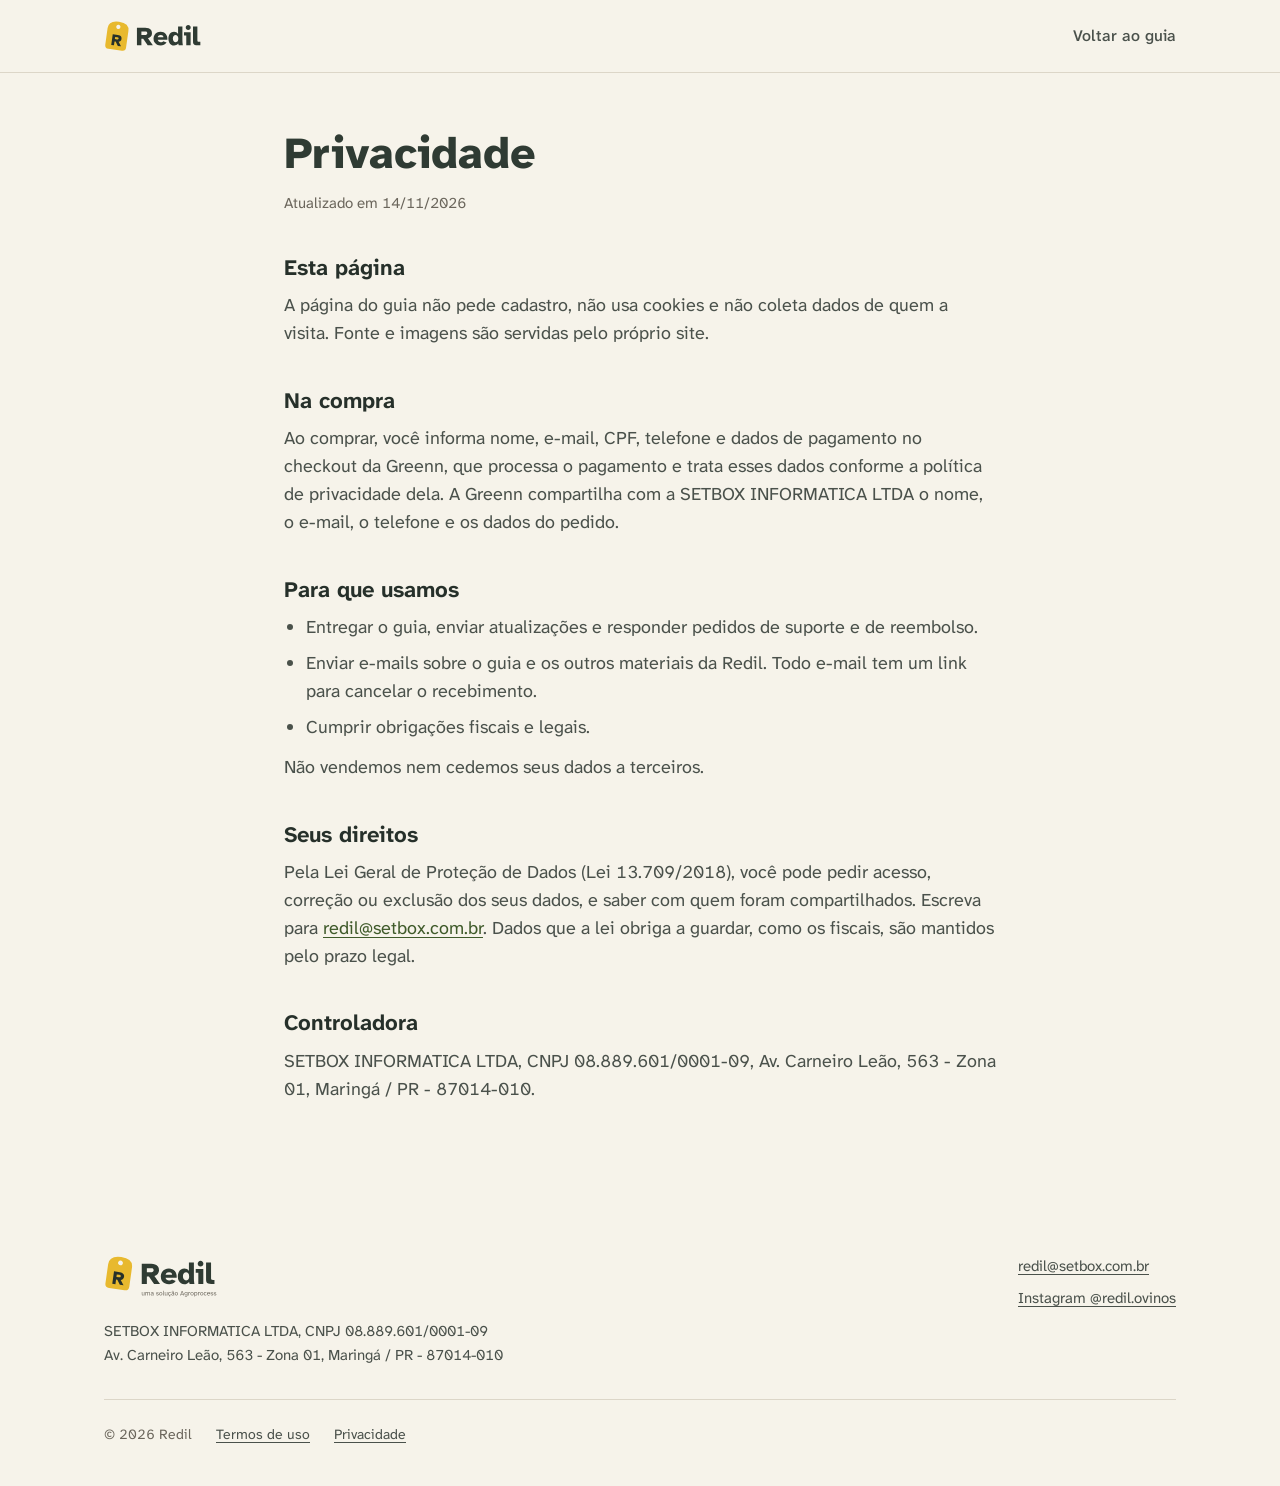
==== privacidade.html @ 5d14e7e5 "Página de vendas do ebook Ovinocultura de corte Página estática da Redil com termos e privacidade, p" ====
<!doctype html>
<html lang="pt-BR">
<head>
<meta charset="utf-8">
<meta name="viewport" content="width=device-width, initial-scale=1">
<title>Privacidade | Redil</title>
<meta name="robots" content="noindex">
<link rel="icon" href="img/marca/favicon.ico" sizes="any">
<link rel="icon" href="img/marca/redil-favicon.svg" type="image/svg+xml">
<link rel="stylesheet" href="estilo.css">
</head>
<body>
<header class="topo rolou">
  <div class="conteiner">
    <a class="marca" href="index.html" aria-label="Redil, página do guia"><img src="img/marca/redil-logo.svg" alt="Redil" width="120" height="32"></a>
    <nav aria-label="Seções"><a href="index.html">Voltar ao guia</a></nav>
  </div>
</header>
<main class="documento">
  <div class="conteiner">
    <h1>Privacidade</h1>
    <p class="atualizado">Atualizado em 14/11/2026</p>
    <h2>Esta página</h2>
    <p>A página do guia não pede cadastro, não usa cookies e não coleta dados de quem a visita. Fonte e imagens são servidas pelo próprio site.</p>
    <h2>Na compra</h2>
    <p>Ao comprar, você informa nome, e-mail, CPF, telefone e dados de pagamento no checkout da Greenn, que processa o pagamento e trata esses dados conforme a política de privacidade dela. A Greenn compartilha com a SETBOX INFORMATICA LTDA o nome, o e-mail, o telefone e os dados do pedido.</p>
    <h2>Para que usamos</h2>
    <ul>
      <li>Entregar o guia, enviar atualizações e responder pedidos de suporte e de reembolso.</li>
      <li>Enviar e-mails sobre o guia e os outros materiais da Redil. Todo e-mail tem um link para cancelar o recebimento.</li>
      <li>Cumprir obrigações fiscais e legais.</li>
    </ul>
    <p>Não vendemos nem cedemos seus dados a terceiros.</p>
    <h2>Seus direitos</h2>
    <p>Pela Lei Geral de Proteção de Dados (Lei 13.709/2018), você pode pedir acesso, correção ou exclusão dos seus dados, e saber com quem foram compartilhados. Escreva para <a href="mailto:redil@setbox.com.br">redil@setbox.com.br</a>. Dados que a lei obriga a guardar, como os fiscais, são mantidos pelo prazo legal.</p>
    <h2>Controladora</h2>
    <p>SETBOX INFORMATICA LTDA, CNPJ 08.889.601/0001-09, Av. Carneiro Leão, 563 - Zona 01, Maringá / PR - 87014-010.</p>
  </div>
</main>
<footer class="rodape">
  <div class="conteiner">
    <div>
      <div class="assinatura"><img src="img/marca/redil-assinatura.svg" alt="Redil, uma solução Agroprocess" width="220" height="44"></div>
      <address>
        SETBOX INFORMATICA LTDA, CNPJ 08.889.601/0001-09<br>
        Av. Carneiro Leão, 563 - Zona 01, Maringá / PR - 87014-010
      </address>
    </div>
    <div class="contato">
      <a href="mailto:redil@setbox.com.br">redil@setbox.com.br</a>
      <a href="https://www.instagram.com/redil.ovinos/">Instagram @redil.ovinos</a>
    </div>
    <div class="legal">
      <span>© 2026 Redil</span>
      <a href="termos.html">Termos de uso</a>
      <a href="privacidade.html">Privacidade</a>
    </div>
  </div>
</footer>
</body>
</html>
---- estilo.css ----
@font-face {
  font-family: 'Atkinson Hyperlegible Next';
  src: url('fontes/atkinson-hyperlegible-next.woff') format('woff');
  font-weight: 200 800;
  font-display: swap;
}

:root {
  --papel: #F6F3EA;
  --branco: #FFFFFF;
  --cartao: #EDE8DA;
  --linha: #DCD6C8;
  --apagado: #6B665C;
  --tinta-2: #4A514B;
  --tinta: #26302A;
  --grafite: #2F3B33;
  --grafite-escuro: #232C26;
  --negativo-suave: #C9C3B2;
  --brinco: #E8B92E;
  --brinco-escuro: #C99A14;
  --sucesso: #3F5A2A;
  --sucesso-fundo: #E3EADB;
  --erro: #8E3B22;
  --erro-fundo: #F4E1D8;
  --cat-negocio: #9C4A2F;
  --cat-estrutura: #6E5434;
  --cat-comida: #4F6B36;
  --cat-reproducao: #7A3E55;
  --cat-cria: #2F5D73;
  --cat-sanidade: #3E4F4A;
  --fonte: 'Atkinson Hyperlegible Next', 'Atkinson Hyperlegible', system-ui, sans-serif;
  --raio-controle: 10px;
  --raio-cartao: 14px;
  --raio-painel: 20px;
  --sombra-2: 0 4px 16px rgba(38, 48, 42, 0.08);
  --sombra-livro: 0 24px 48px rgba(38, 48, 42, 0.22), 0 4px 12px rgba(38, 48, 42, 0.14);
  --foco: 0 0 0 3px var(--brinco);
  --largura: 1120px;
  --transicao: 150ms ease-out;
}

*, *::before, *::after { box-sizing: border-box; }

html { scroll-behavior: smooth; -webkit-text-size-adjust: 100%; }

body {
  margin: 0;
  background: var(--papel);
  color: var(--tinta);
  font-family: var(--fonte);
  font-size: 18px;
  line-height: 1.55;
  font-variant-numeric: tabular-nums;
}

img { display: block; max-width: 100%; height: auto; }

a { color: var(--sucesso); text-underline-offset: 3px; }

a:focus-visible, button:focus-visible, summary:focus-visible {
  outline: none;
  box-shadow: var(--foco);
  border-radius: var(--raio-controle);
}

h1, h2, h3 { line-height: 1.15; margin: 0; }

p { margin: 0; }

.pular {
  position: absolute;
  left: 16px;
  top: -64px;
  background: var(--grafite);
  color: var(--papel);
  padding: 12px 16px;
  border-radius: var(--raio-controle);
  z-index: 10;
}

.pular:focus { top: 16px; }

.conteiner {
  width: 100%;
  max-width: var(--largura);
  margin: 0 auto;
  padding: 0 24px;
}

.btn {
  display: inline-flex;
  align-items: center;
  justify-content: center;
  gap: 8px;
  min-height: 48px;
  padding: 0 20px;
  border-radius: var(--raio-controle);
  font: 700 16px/1 var(--fonte);
  text-decoration: none;
  border: 1px solid transparent;
  cursor: pointer;
  transition: background-color var(--transicao);
}

.btn-grande { min-height: 56px; padding: 0 28px; font-size: 18px; }

.btn-primario { background: var(--grafite); color: var(--papel); }
.btn-primario:hover { background: var(--grafite-escuro); }

.btn-destaque { background: var(--brinco); color: var(--tinta); }
.btn-destaque:hover { background: var(--brinco-escuro); }

.btn-texto { color: var(--sucesso); padding: 0 8px; }
.btn-texto:hover { text-decoration: underline; }

.icone { width: 20px; height: 20px; flex: none; fill: none; stroke: currentColor; stroke-width: 1.6; stroke-linecap: round; stroke-linejoin: round; }

.topo {
  position: sticky;
  top: 0;
  z-index: 5;
  background: rgba(246, 243, 234, 0.94);
  backdrop-filter: blur(8px);
  border-bottom: 1px solid transparent;
}

.topo.rolou { border-bottom-color: var(--linha); }

.topo .conteiner {
  display: flex;
  align-items: center;
  justify-content: space-between;
  gap: 24px;
  height: 72px;
}

.topo .marca img { height: 32px; width: auto; }

.topo nav { display: flex; align-items: center; gap: 28px; }

.topo nav a:not(.btn) {
  color: var(--tinta-2);
  font-weight: 500;
  font-size: 16px;
  text-decoration: none;
}

.topo nav a:not(.btn):hover { color: var(--tinta); }

.topo .btn { min-height: 40px; padding: 0 16px; font-size: 15px; }

.heroi { padding: 56px 0 88px; }

.heroi .conteiner {
  display: grid;
  grid-template-columns: minmax(0, 1.05fr) minmax(0, 0.95fr);
  gap: 48px;
  align-items: center;
}

.heroi .rotulo {
  color: var(--sucesso);
  font-weight: 700;
  font-size: 16px;
  margin-bottom: 16px;
}

.heroi h1 {
  font-size: clamp(40px, 5.2vw, 60px);
  font-weight: 800;
  letter-spacing: -0.015em;
  color: var(--grafite);
  max-width: 13ch;
}

.heroi .apoio {
  margin-top: 24px;
  font-size: 20px;
  color: var(--tinta-2);
  max-width: 34em;
}

.heroi .acoes {
  display: flex;
  flex-wrap: wrap;
  align-items: center;
  gap: 12px 16px;
  margin-top: 32px;
}

.nota-garantia {
  display: flex;
  align-items: center;
  gap: 8px;
  margin-top: 20px;
  font-size: 15px;
  color: var(--tinta-2);
}

.nota-garantia .icone { color: var(--sucesso); }

.livro {
  position: relative;
  margin: 0;
  justify-self: center;
  width: min(100%, 420px);
  aspect-ratio: 1 / 1.08;
}

.livro .pagina,
.livro .capa {
  position: absolute;
  aspect-ratio: 1284 / 1818;
  border-radius: 3px 8px 8px 3px;
}

.livro .pagina {
  right: 0;
  top: 10%;
  width: 58%;
  border-radius: 4px;
  box-shadow: var(--sombra-2);
  border: 1px solid var(--linha);
  background: var(--branco);
  transform: rotate(4deg);
}

.livro .capa {
  left: 4%;
  top: 0;
  width: 66%;
  box-shadow: var(--sombra-livro);
  overflow: hidden;
}

.livro .capa::after {
  content: '';
  position: absolute;
  inset: 0 auto 0 0;
  width: 5%;
  background: linear-gradient(90deg, rgba(0, 0, 0, 0.28), rgba(0, 0, 0, 0));
}

.livro img { width: 100%; height: 100%; object-fit: cover; border-radius: inherit; }

.faixa { background: var(--grafite); color: var(--papel); }

.faixa .conteiner {
  display: grid;
  grid-template-columns: repeat(4, minmax(0, 1fr));
  gap: 32px;
  padding-top: 40px;
  padding-bottom: 40px;
}

.faixa b {
  display: block;
  font-size: 48px;
  font-weight: 800;
  line-height: 1;
  color: var(--brinco);
}

.faixa span { display: block; margin-top: 8px; font-size: 16px; color: var(--negativo-suave); max-width: 22ch; }

.secao { padding: 96px 0; }

.secao + .secao { padding-top: 0; }

.secao-cabeca { max-width: 640px; margin-bottom: 40px; }

.secao-cabeca h2 { font-size: clamp(30px, 3.4vw, 38px); font-weight: 700; color: var(--grafite); }

.secao-cabeca p { margin-top: 16px; color: var(--tinta-2); }

.amostras {
  display: grid;
  grid-template-columns: repeat(3, minmax(0, 1fr));
  gap: 40px 32px;
}

.amostras figure { margin: 0; scroll-snap-align: start; }

.amostras a {
  display: block;
  border-radius: 6px;
  background: var(--branco);
  border: 1px solid var(--linha);
  overflow: hidden;
  transition: box-shadow var(--transicao);
}

.amostras a:hover { box-shadow: var(--sombra-2); }

.amostras img { width: 100%; aspect-ratio: 1284 / 1818; object-fit: cover; }

.amostras figcaption { margin-top: 12px; font-size: 16px; font-weight: 700; line-height: 1.3; }

.amostras figcaption span { display: block; margin-top: 4px; font-weight: 400; font-size: 14px; color: var(--apagado); }

.publico {
  display: grid;
  grid-template-columns: repeat(2, minmax(0, 1fr));
  gap: 24px;
}

.publico > div {
  background: var(--branco);
  border: 1px solid var(--linha);
  border-radius: var(--raio-cartao);
  padding: 32px;
}

.publico h3 { font-size: 22px; font-weight: 700; margin-bottom: 20px; }

.lista { list-style: none; margin: 0; padding: 0; display: grid; gap: 14px; }

.lista li { display: grid; grid-template-columns: 24px 1fr; gap: 12px; align-items: start; }

.lista .icone { margin-top: 3px; }

.lista-sim .icone { color: var(--sucesso); }

.lista-nao .icone { color: var(--erro); }

.sumario {
  display: grid;
  grid-template-columns: repeat(3, minmax(0, 1fr));
  gap: 40px 32px;
}

.parte { border-top: 4px solid var(--cor); padding-top: 20px; }

.parte .numero { font-size: 14px; font-weight: 700; color: var(--cor); }

.parte h3 { font-size: 22px; font-weight: 700; margin: 4px 0 16px; }

.parte ol { list-style: none; margin: 0; padding: 0; }

.parte li {
  display: flex;
  justify-content: space-between;
  gap: 16px;
  padding: 8px 0;
  border-bottom: 1px solid var(--linha);
  font-size: 16px;
}

.parte li span:last-child { color: var(--apagado); }

.extras-sumario { margin-top: 32px; font-size: 16px; color: var(--tinta-2); }

.criterios {
  display: grid;
  grid-template-columns: repeat(2, minmax(0, 1fr));
  gap: 24px;
}

.criterio {
  display: grid;
  grid-template-columns: 48px 1fr;
  gap: 20px;
  padding: 28px;
  background: var(--cartao);
  border-radius: var(--raio-cartao);
}

.criterio .selo {
  display: grid;
  place-items: center;
  width: 48px;
  height: 48px;
  border-radius: 12px;
  background: var(--papel);
  color: var(--grafite);
}

.criterio .selo .icone { width: 24px; height: 24px; }

.criterio h3 { font-size: 20px; font-weight: 700; margin-bottom: 8px; }

.criterio p { color: var(--tinta-2); font-size: 17px; }

.compra {
  display: grid;
  grid-template-columns: minmax(0, 1fr) minmax(0, 420px);
  gap: 64px;
  align-items: center;
}

.compra .recebe h2 { font-size: clamp(30px, 3.4vw, 38px); color: var(--grafite); margin-bottom: 28px; }

.compra .recebe .lista { gap: 18px; }

.compra .recebe .lista strong { display: block; }

.compra .recebe .lista span { color: var(--tinta-2); font-size: 16px; }

.preco {
  background: var(--branco);
  border: 1px solid var(--linha);
  border-radius: var(--raio-painel);
  padding: 36px;
  box-shadow: var(--sombra-2);
}

.preco .produto { display: flex; gap: 16px; align-items: center; margin-bottom: 28px; }

.preco .produto img { width: 64px; border-radius: 2px 4px 4px 2px; box-shadow: 0 4px 10px rgba(38, 48, 42, 0.18); }

.preco .produto strong { display: block; font-size: 18px; line-height: 1.25; }

.preco .produto span { font-size: 14px; color: var(--apagado); }

.preco .valor { font-size: 60px; font-weight: 800; line-height: 1; color: var(--grafite); letter-spacing: -0.02em; }

.preco .valor small { font-size: 24px; font-weight: 700; margin-right: 6px; letter-spacing: 0; }

.preco .condicao { margin-top: 8px; font-size: 16px; color: var(--tinta-2); }

.preco .btn { width: 100%; margin-top: 28px; }

.preco .garantia {
  display: grid;
  grid-template-columns: 24px 1fr;
  gap: 12px;
  margin-top: 24px;
  padding-top: 24px;
  border-top: 1px solid var(--linha);
  font-size: 15px;
  color: var(--tinta-2);
}

.preco .garantia .icone { color: var(--sucesso); width: 22px; height: 22px; }

.preco .garantia strong { color: var(--tinta); }

.preco .pagamento { margin-top: 16px; font-size: 14px; color: var(--apagado); text-align: center; }

.perguntas { max-width: 760px; }

.perguntas details { border-bottom: 1px solid var(--linha); }

.perguntas summary {
  display: flex;
  justify-content: space-between;
  align-items: center;
  gap: 24px;
  padding: 22px 0;
  font-weight: 700;
  font-size: 19px;
  cursor: pointer;
  list-style: none;
}

.perguntas summary::-webkit-details-marker { display: none; }

.perguntas summary .icone { color: var(--apagado); transition: transform var(--transicao); }

.perguntas details[open] summary .icone { transform: rotate(45deg); }

.perguntas details p { padding: 0 0 24px; color: var(--tinta-2); max-width: 64ch; }

.perguntas details p + p { margin-top: -12px; }

.chamada { background: var(--grafite); color: var(--papel); }

.chamada .conteiner {
  display: grid;
  grid-template-columns: minmax(0, 1fr) auto;
  gap: 32px;
  align-items: center;
  padding-top: 64px;
  padding-bottom: 64px;
}

.chamada h2 { font-size: clamp(28px, 3vw, 36px); font-weight: 700; max-width: 22ch; }

.chamada p { margin-top: 12px; color: var(--negativo-suave); }

.rodape { padding: 56px 0 40px; font-size: 15px; color: var(--tinta-2); }

.rodape .conteiner {
  display: grid;
  grid-template-columns: minmax(0, 1fr) auto;
  gap: 32px 48px;
  align-items: start;
}

.rodape .assinatura img { height: 44px; width: auto; }

.rodape address { font-style: normal; margin-top: 20px; line-height: 1.6; }

.rodape .contato { display: grid; gap: 8px; justify-items: start; }

.rodape a { color: var(--tinta-2); }

.rodape a:hover { color: var(--tinta); }

.rodape .legal {
  grid-column: 1 / -1;
  display: flex;
  flex-wrap: wrap;
  gap: 8px 24px;
  padding-top: 24px;
  border-top: 1px solid var(--linha);
  font-size: 14px;
  color: var(--apagado);
}

.documento { padding: 56px 0 96px; }

.documento .conteiner { max-width: 760px; }

.documento h1 { font-size: clamp(32px, 4vw, 44px); font-weight: 800; color: var(--grafite); }

.documento .atualizado { margin-top: 12px; color: var(--apagado); font-size: 15px; }

.documento h2 { font-size: 22px; font-weight: 700; margin: 40px 0 12px; }

.documento p, .documento li { color: var(--tinta-2); }

.documento p + p, .documento ul + p { margin-top: 12px; }

.documento ul { padding-left: 22px; margin: 12px 0 0; display: grid; gap: 8px; }

@media (max-width: 960px) {
  .sumario { grid-template-columns: repeat(2, minmax(0, 1fr)); }
  .compra { grid-template-columns: 1fr; gap: 48px; }
  .compra .preco { max-width: 480px; }
  .faixa .conteiner { grid-template-columns: repeat(2, minmax(0, 1fr)); }
  .amostras {
    grid-template-columns: none;
    grid-auto-flow: column;
    grid-auto-columns: 40%;
    gap: 20px;
    overflow-x: auto;
    scroll-snap-type: x mandatory;
    padding: 4px 4px 16px;
    margin: 0 -4px;
  }
}

@media (max-width: 760px) {
  body { font-size: 17px; }
  .conteiner { padding: 0 16px; }
  .topo .conteiner { height: 64px; }
  .topo .marca img { height: 28px; }
  .topo nav a:not(.btn) { display: none; }
  .heroi { padding: 32px 0 64px; }
  .heroi .conteiner { grid-template-columns: 1fr; gap: 40px; }
  .heroi h1 { font-size: 40px; }
  .heroi .apoio { font-size: 18px; }
  .heroi .acoes .btn-destaque { width: 100%; }
  .livro { width: min(100%, 340px); }
  .faixa .conteiner { gap: 24px 16px; padding-top: 32px; padding-bottom: 32px; }
  .faixa b { font-size: 38px; }
  .secao { padding: 64px 0; }
  .secao-cabeca { margin-bottom: 28px; }
  .amostras { grid-auto-columns: 72%; gap: 16px; }
  .publico, .criterios, .sumario { grid-template-columns: 1fr; }
  .publico > div { padding: 24px; }
  .criterio { grid-template-columns: 1fr; gap: 16px; padding: 24px; }
  .preco { padding: 28px 24px; }
  .chamada .conteiner { grid-template-columns: 1fr; padding-top: 48px; padding-bottom: 48px; }
  .chamada .btn { width: 100%; }
  .rodape .conteiner { grid-template-columns: 1fr; }
}

@media (prefers-reduced-motion: reduce) {
  html { scroll-behavior: auto; }
  * { transition: none !important; }
}
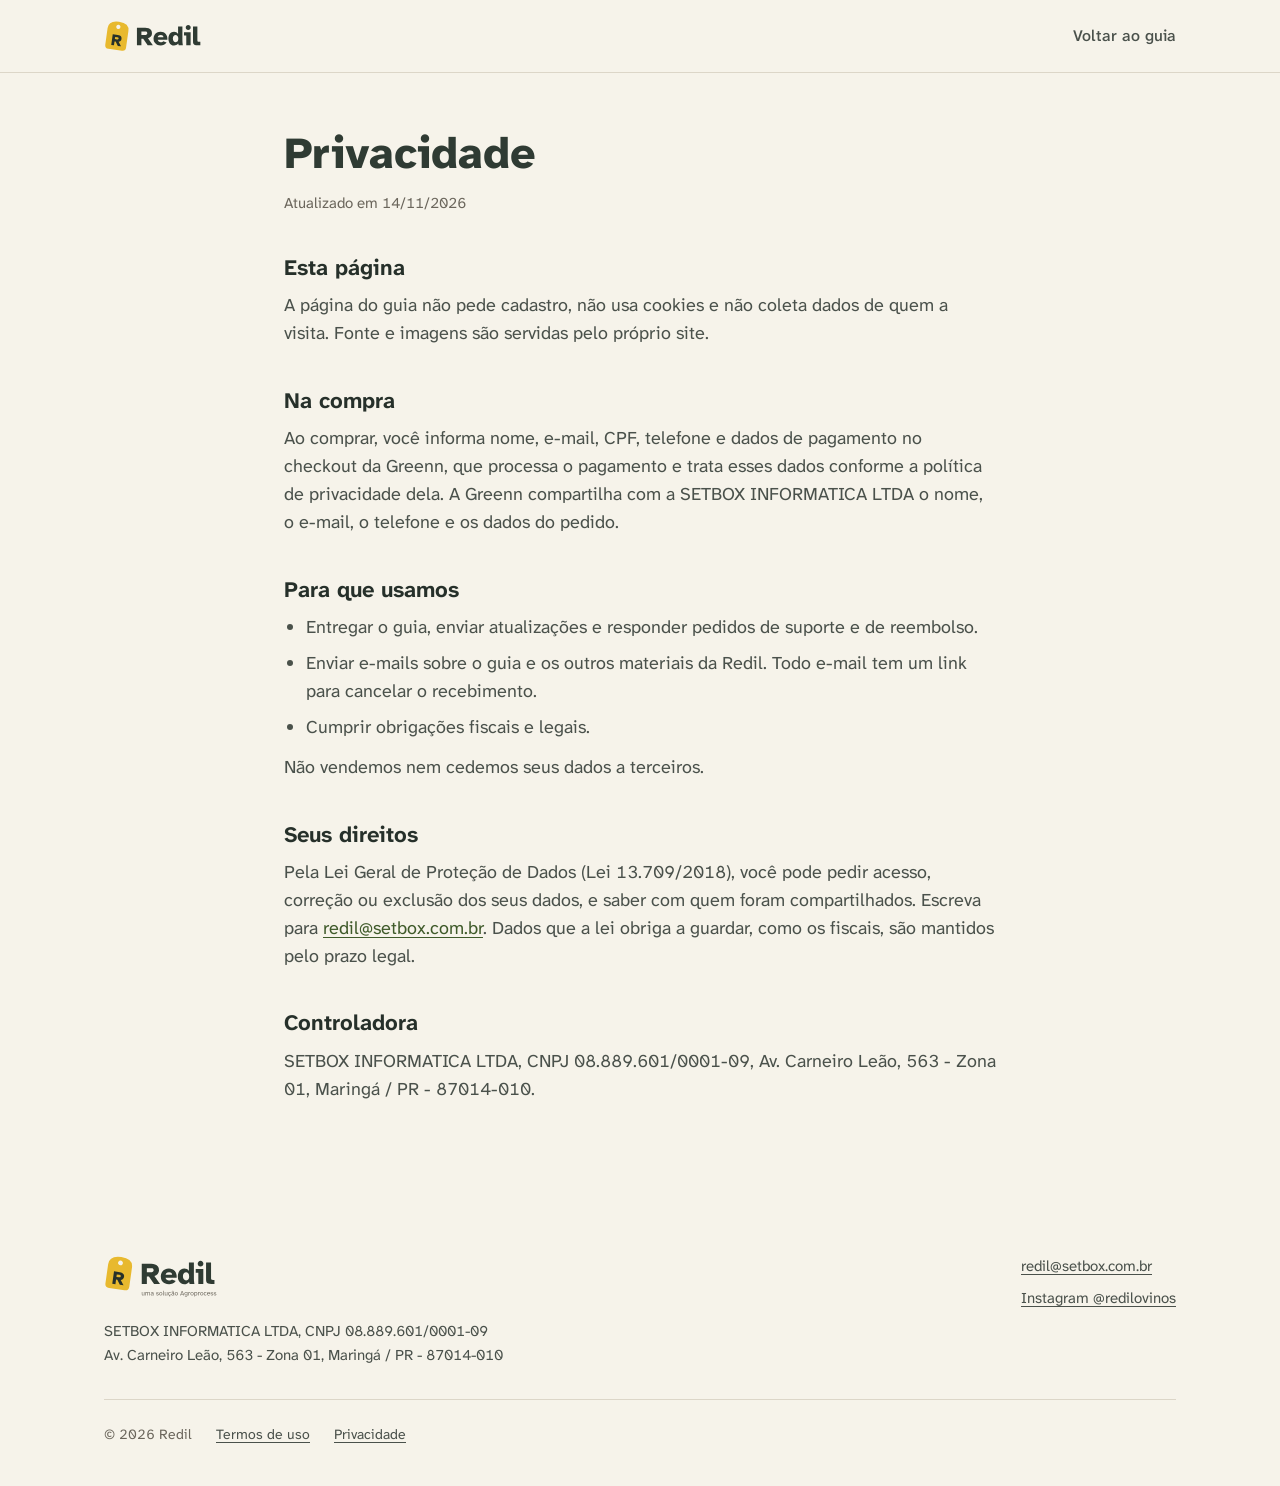
==== commit f2eae858: "Atualiza o Instagram para @redilovinos" ====
--- a/privacidade.html
+++ b/privacidade.html
@@ -48,7 +48,7 @@
     </div>
     <div class="contato">
       <a href="mailto:redil@setbox.com.br">redil@setbox.com.br</a>
-      <a href="https://www.instagram.com/redil.ovinos/">Instagram @redil.ovinos</a>
+      <a href="https://www.instagram.com/redilovinos/">Instagram @redilovinos</a>
     </div>
     <div class="legal">
       <span>© 2026 Redil</span>
